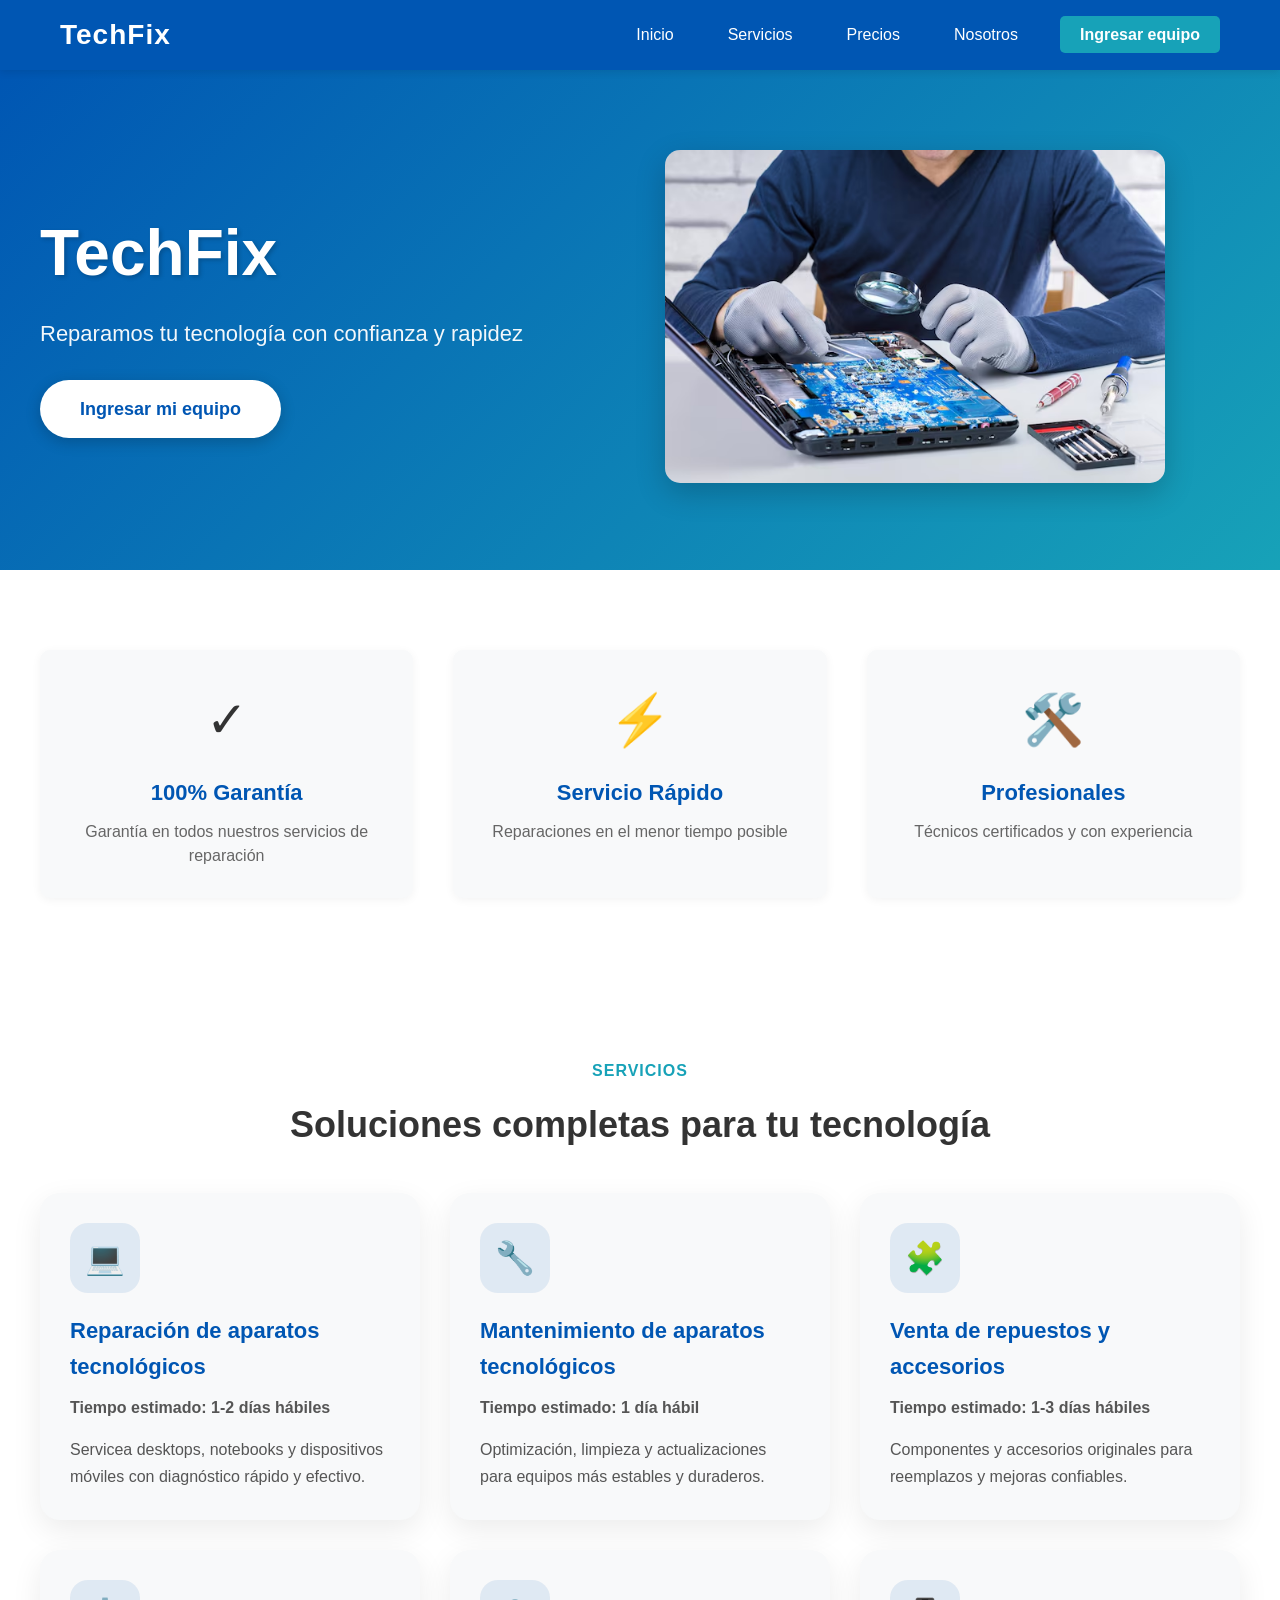
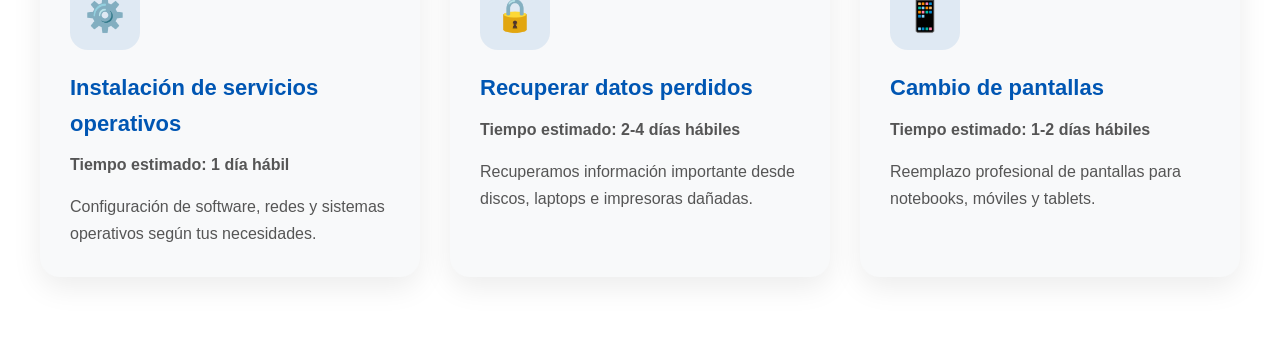
==== index.html @ d1794cea "Etapa 1: Barra de navegacion, seccion hero y servicios ofrecidos" ====
<!DOCTYPE html>
<html lang="es">
<head>
    <meta charset="UTF-8">
    <meta name="viewport" content="width=device-width, initial-scale=1.0">
    <title>TechFix - Reparación y Mantenimiento de Equipos</title>
    <link rel="stylesheet" href="style.css">
</head>
<body>
    <!-- Barra de Navegación -->
    <nav class="navbar">
        <div class="navbar-container">
            <!-- Logo/Nombre del servicio -->
            <div class="navbar-brand">
                <h1>TechFix</h1>
            </div>
            
            <!-- Enlaces de Navegación -->
            <ul class="nav-links">
                <li><a href="#inicio" class="nav-link">Inicio</a></li>
                <li><a href="#servicios" class="nav-link">Servicios</a></li>
                <li><a href="#precios" class="nav-link">Precios</a></li>
                <li><a href="#nosotros" class="nav-link">Nosotros</a></li>
                <li><a href="ingresar-equipo.html" class="nav-link ingresar-btn">Ingresar equipo</a></li>
            </ul>
        </div>
    </nav>

    <!-- Contenido Principal -->
    <main>
        <section id="inicio" class="hero">
            <div class="hero-container">
                <div class="hero-content">
                    <h1>TechFix</h1>
                    <p class="slogan">Reparamos tu tecnología con confianza y rapidez</p>
                    <a href="ingresar-equipo.html" class="btn-hero">Ingresar mi equipo</a>
                </div>
                <div class="hero-image">
                    <img src="images/reparador-computadoras-reparando-computadora-portatil-rota-laboratorio-servicio-reparacion-computadoras_106035-1407.avif" alt="Técnico reparando computadora">
                </div>
            </div>
        </section>

        <!-- Indicadores de Confianza -->
        <section class="trust-indicators">
            <div class="indicators-container">
                <div class="indicator">
                    <div class="indicator-icon">✓</div>
                    <h3>100% Garantía</h3>
                    <p>Garantía en todos nuestros servicios de reparación</p>
                </div>
                <div class="indicator">
                    <div class="indicator-icon">⚡</div>
                    <h3>Servicio Rápido</h3>
                    <p>Reparaciones en el menor tiempo posible</p>
                </div>
                <div class="indicator">
                    <div class="indicator-icon">🛠️</div>
                    <h3>Profesionales</h3>
                    <p>Técnicos certificados y con experiencia</p>
                </div>
            </div>
        </section>

        <!-- Sección de Servicios -->
        <section id="servicios" class="services-section">
            <div class="section-header">
                <p class="section-subtitle">Servicios</p>
                <h2>Soluciones completas para tu tecnología</h2>
            </div>
            <div class="services-grid">
                <article class="service-card">
                    <div class="service-icon">💻</div>
                    <h3>Reparación de aparatos tecnológicos</h3>
                    <p class="service-time">Tiempo estimado: 1-2 días hábiles</p>
                    <p>Servicea desktops, notebooks y dispositivos móviles con diagnóstico rápido y efectivo.</p>
                </article>
                <article class="service-card">
                    <div class="service-icon">🔧</div>
                    <h3>Mantenimiento de aparatos tecnológicos</h3>
                    <p class="service-time">Tiempo estimado: 1 día hábil</p>
                    <p>Optimización, limpieza y actualizaciones para equipos más estables y duraderos.</p>
                </article>
                <article class="service-card">
                    <div class="service-icon">🧩</div>
                    <h3>Venta de repuestos y accesorios</h3>
                    <p class="service-time">Tiempo estimado: 1-3 días hábiles</p>
                    <p>Componentes y accesorios originales para reemplazos y mejoras confiables.</p>
                </article>
                <article class="service-card">
                    <div class="service-icon">⚙️</div>
                    <h3>Instalación de servicios operativos</h3>
                    <p class="service-time">Tiempo estimado: 1 día hábil</p>
                    <p>Configuración de software, redes y sistemas operativos según tus necesidades.</p>
                </article>
                <article class="service-card">
                    <div class="service-icon">🔒</div>
                    <h3>Recuperar datos perdidos</h3>
                    <p class="service-time">Tiempo estimado: 2-4 días hábiles</p>
                    <p>Recuperamos información importante desde discos, laptops e impresoras dañadas.</p>
                </article>
                <article class="service-card">
                    <div class="service-icon">📱</div>
                    <h3>Cambio de pantallas</h3>
                    <p class="service-time">Tiempo estimado: 1-2 días hábiles</p>
                    <p>Reemplazo profesional de pantallas para notebooks, móviles y tablets.</p>
                </article>
            </div>
        </section>
    </main>

</body>
</html>
---- style.css ----
/* Variables CSS */
:root {
    --primary-color: #0056b3;
    --secondary-color: #17a2b8;
    --text-color: #333;
    --light-bg: #f8f9fa;
    --white: #fff;
    --shadow: 0 2px 8px rgba(0, 0, 0, 0.1);
}

/* Reset y estilos generales */
* {
    margin: 0;
    padding: 0;
    box-sizing: border-box;
}

body {
    font-family: 'Segoe UI', Tahoma, Geneva, Verdana, sans-serif;
    color: var(--text-color);
    line-height: 1.6;
    background-color: var(--light-bg);
}

/* Navbar */
.navbar {
    background-color: var(--primary-color);
    box-shadow: var(--shadow);
    position: sticky;
    top: 0;
    z-index: 1000;
}

.navbar-container {
    max-width: 1200px;
    margin: 0 auto;
    display: flex;
    justify-content: space-between;
    align-items: center;
    padding: 0 20px;
    height: 70px;
}

.navbar-brand h1 {
    color: var(--white);
    font-size: 28px;
    font-weight: bold;
    letter-spacing: 1px;
}

.nav-links {
    display: flex;
    list-style: none;
    gap: 30px;
    align-items: center;
}

.nav-link {
    color: var(--white);
    text-decoration: none;
    font-size: 16px;
    font-weight: 500;
    transition: all 0.3s ease;
    padding: 8px 12px;
    border-radius: 4px;
}

.nav-link:hover {
    background-color: rgba(255, 255, 255, 0.1);
    color: var(--secondary-color);
}

.ingresar-btn {
    background-color: var(--secondary-color);
    padding: 10px 20px;
    border-radius: 5px;
    font-weight: 600;
}

.ingresar-btn:hover {
    background-color: #138496;
    transform: translateY(-2px);
    box-shadow: 0 4px 12px rgba(23, 162, 184, 0.3);
}

/* Hero Section */
.hero {
    background: linear-gradient(135deg, var(--primary-color), var(--secondary-color));
    color: var(--white);
    padding: 60px 20px;
    min-height: 500px;
    display: flex;
    align-items: center;
    justify-content: center;
}

.hero-container {
    max-width: 1200px;
    width: 100%;
    display: flex;
    align-items: center;
    gap: 50px;
}

.hero-content {
    flex: 1;
    animation: slideInLeft 0.8s ease;
}

.hero-content h1 {
    font-size: 64px;
    margin-bottom: 15px;
    font-weight: bold;
    text-shadow: 2px 2px 4px rgba(0, 0, 0, 0.2);
}

.slogan {
    font-size: 22px;
    margin-bottom: 30px;
    line-height: 1.4;
    opacity: 0.95;
}

.btn-hero {
    display: inline-block;
    background-color: var(--white);
    color: var(--primary-color);
    padding: 15px 40px;
    border-radius: 50px;
    text-decoration: none;
    font-weight: 600;
    font-size: 18px;
    transition: all 0.3s ease;
    box-shadow: 0 4px 15px rgba(0, 0, 0, 0.2);
}

.btn-hero:hover {
    background-color: var(--secondary-color);
    color: var(--white);
    transform: translateY(-3px);
    box-shadow: 0 8px 25px rgba(0, 0, 0, 0.3);
}

.hero-image {
    flex: 1;
    animation: slideInRight 0.8s ease;
}

.hero-image img {
    width: 100%;
    height: auto;
    max-width: 500px;
    border-radius: 15px;
    box-shadow: 0 10px 30px rgba(0, 0, 0, 0.2);
}

/* Animaciones */
@keyframes slideInLeft {
    from {
        opacity: 0;
        transform: translateX(-50px);
    }
    to {
        opacity: 1;
        transform: translateX(0);
    }
}

@keyframes slideInRight {
    from {
        opacity: 0;
        transform: translateX(50px);
    }
    to {
        opacity: 1;
        transform: translateX(0);
    }
}

/* Trust Indicators */
.trust-indicators {
    background-color: var(--white);
    padding: 80px 20px;
}

.indicators-container {
    max-width: 1200px;
    margin: 0 auto;
    display: grid;
    grid-template-columns: repeat(auto-fit, minmax(280px, 1fr));
    gap: 40px;
}

.indicator {
    text-align: center;
    padding: 30px;
    border-radius: 10px;
    background-color: var(--light-bg);
    transition: all 0.3s ease;
    box-shadow: 0 2px 10px rgba(0, 0, 0, 0.05);
}

/* Servicios */
.services-section {
    background-color: var(--white);
    padding: 80px 20px;
}

.section-header {
    max-width: 1200px;
    margin: 0 auto 40px;
    text-align: center;
}

.section-subtitle {
    color: var(--secondary-color);
    font-weight: 700;
    letter-spacing: 1px;
    margin-bottom: 12px;
    text-transform: uppercase;
}

.section-header h2 {
    font-size: 36px;
    color: var(--text-color);
}

.services-grid {
    max-width: 1200px;
    margin: 0 auto;
    display: grid;
    grid-template-columns: repeat(auto-fit, minmax(280px, 1fr));
    gap: 30px;
}

.service-card {
    background-color: var(--light-bg);
    padding: 30px;
    border-radius: 20px;
    box-shadow: 0 10px 30px rgba(0, 0, 0, 0.08);
    transition: transform 0.3s ease, box-shadow 0.3s ease, background-color 0.3s ease;
}

.service-card:hover {
    transform: translateY(-10px);
    box-shadow: 0 20px 40px rgba(0, 0, 0, 0.12);
    background-color: var(--white);
}

.service-icon {
    width: 70px;
    height: 70px;
    display: flex;
    align-items: center;
    justify-content: center;
    margin-bottom: 20px;
    border-radius: 18px;
    font-size: 32px;
    background-color: rgba(0, 86, 179, 0.1);
}

.service-card h3 {
    font-size: 22px;
    margin-bottom: 10px;
    color: var(--primary-color);
}

.service-time {
    color: var(--secondary-color);
    font-size: 15px;
    font-weight: 600;
    margin-bottom: 15px;
}

.service-card p {
    color: #555;
    font-size: 16px;
    line-height: 1.7;
}
.indicator:hover {
    transform: translateY(-10px);
    box-shadow: 0 10px 30px rgba(0, 56, 179, 0.15);
    background-color: var(--white);
}

.indicator-icon {
    font-size: 50px;
    margin-bottom: 15px;
    display: block;
    animation: bounce 2s infinite;
}

.indicator:nth-child(2) .indicator-icon {
    animation-delay: 0.2s;
}

.indicator:nth-child(3) .indicator-icon {
    animation-delay: 0.4s;
}

@keyframes bounce {
    0%, 100% {
        transform: translateY(0);
    }
    50% {
        transform: translateY(-10px);
    }
}

.indicator h3 {
    font-size: 22px;
    margin-bottom: 10px;
    color: var(--primary-color);
}

.indicator p {
    color: #666;
    font-size: 16px;
    line-height: 1.5;
}

/* Responsive */
@media (max-width: 768px) {
    .navbar-container {
        flex-direction: column;
        height: auto;
        padding: 15px 20px;
    }

    .nav-links {
        flex-direction: column;
        gap: 15px;
        margin-top: 15px;
        width: 100%;
    }

    .nav-link {
        display: block;
        text-align: center;
        padding: 10px;
    }

    .hero-container {
        flex-direction: column;
        gap: 30px;
    }

    .hero-content h1 {
        font-size: 42px;
    }

    .slogan {
        font-size: 18px;
    }

    .btn-hero {
        font-size: 16px;
        padding: 12px 30px;
    }

    .indicators-container {
        grid-template-columns: 1fr;
        gap: 20px;
    }
}

@media (max-width: 480px) {
    .navbar-brand h1 {
        font-size: 24px;
    }

    .nav-link {
        font-size: 14px;
    }

    .hero {
        padding: 40px 20px;
        min-height: auto;
    }

    .hero-content h1 {
        font-size: 32px;
    }

    .slogan {
        font-size: 16px;
        margin-bottom: 20px;
    }

    .btn-hero {
        font-size: 14px;
        padding: 10px 25px;
    }

    .indicator h3 {
        font-size: 18px;
    }

    .indicator p {
        font-size: 14px;
    }

    .indicator-icon {
        font-size: 40px;
    }
}
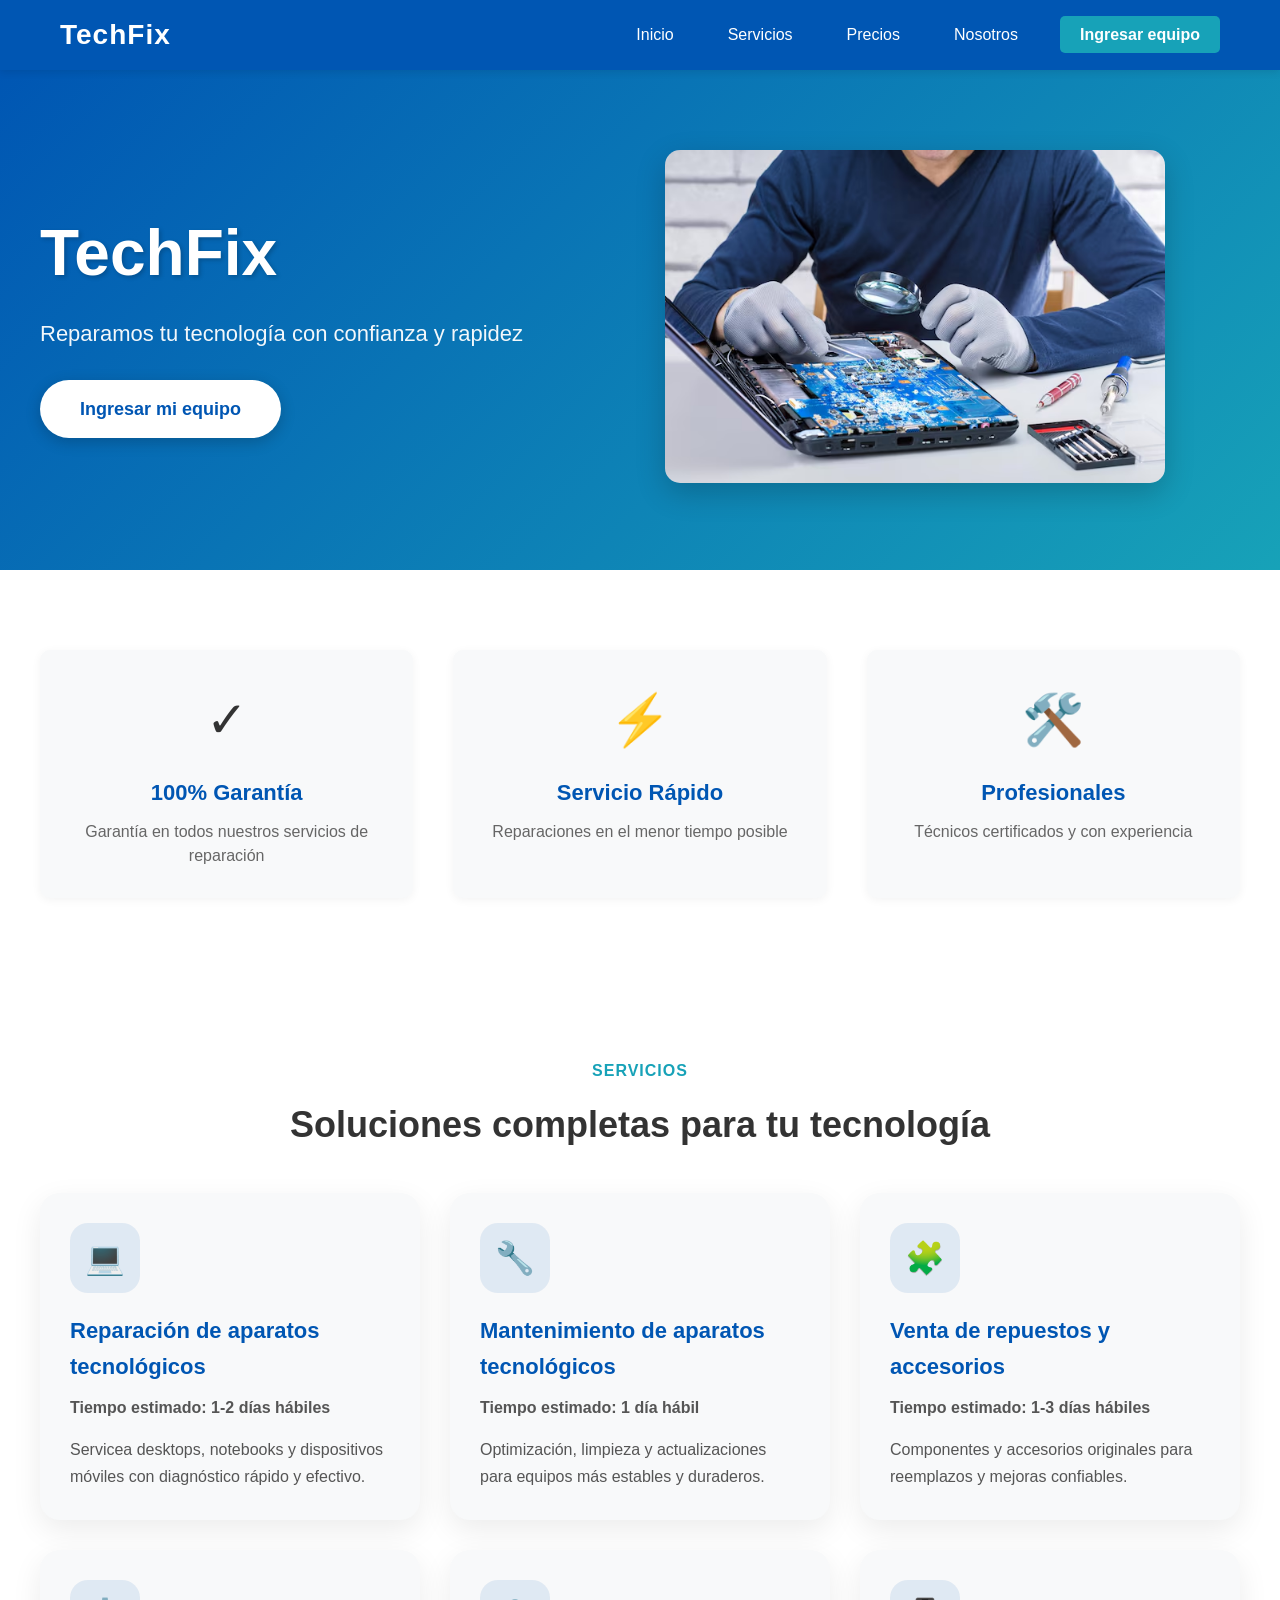
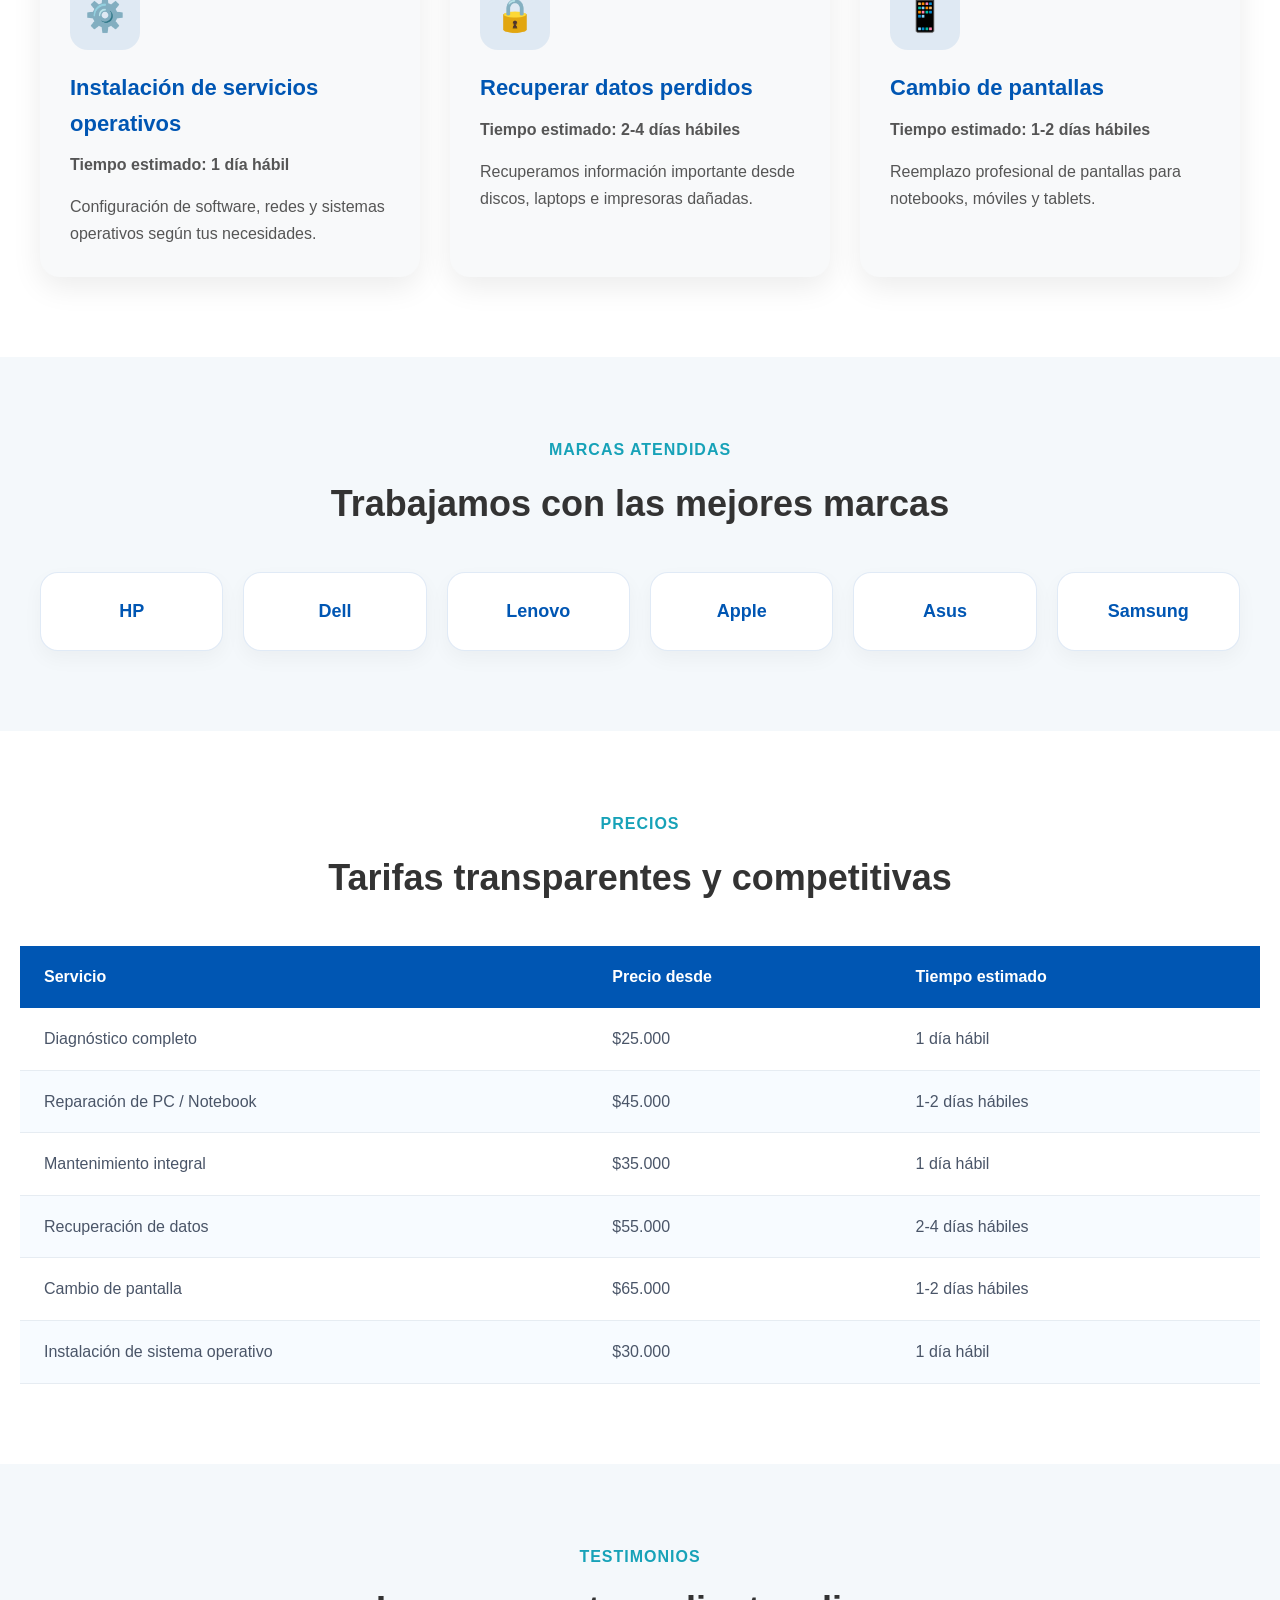
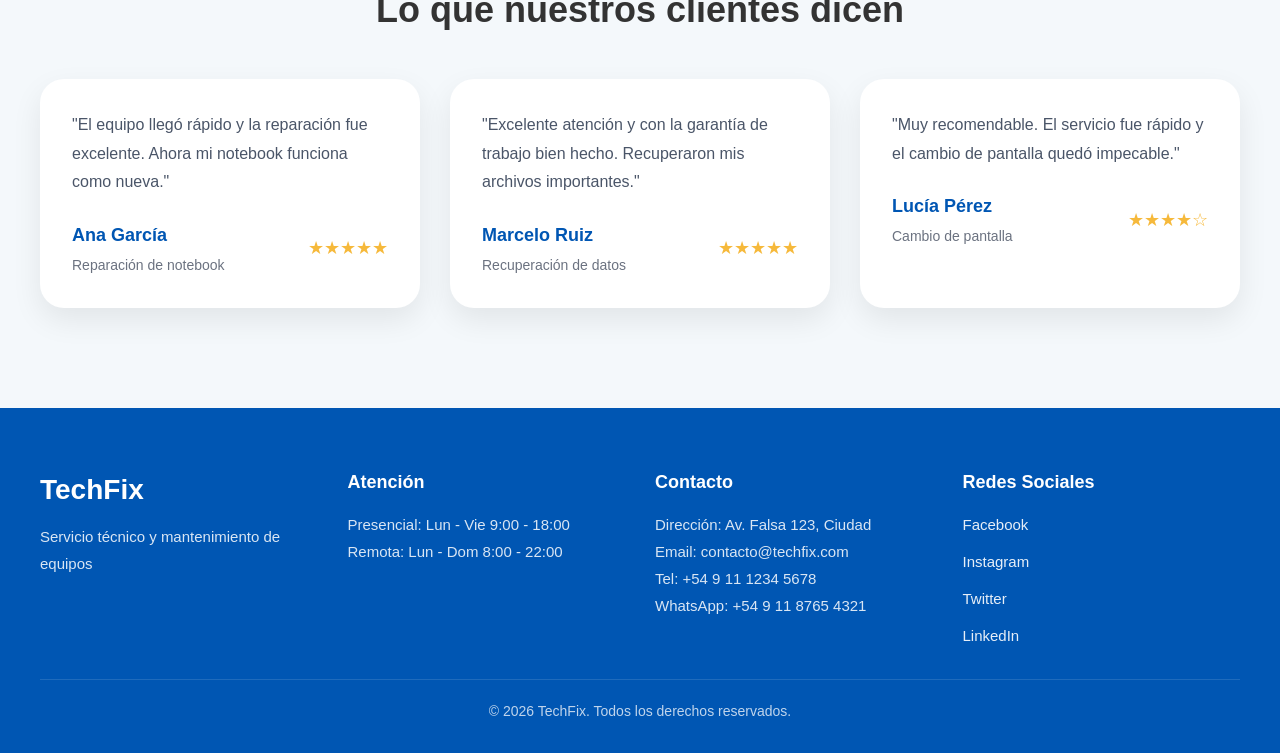
==== commit c6317ef0: "Etapa 1:  Marcas, precios, testimonios y footer" ====
--- a/index.html
+++ b/index.html
@@ -107,6 +107,147 @@
                 </article>
             </div>
         </section>
+
+        <!-- Sección de Marcas Atendidas -->
+        <section class="brands-section">
+            <div class="section-header">
+                <p class="section-subtitle">Marcas atendidas</p>
+                <h2>Trabajamos con las mejores marcas</h2>
+            </div>
+            <div class="brands-grid">
+                <div class="brand-item">HP</div>
+                <div class="brand-item">Dell</div>
+                <div class="brand-item">Lenovo</div>
+                <div class="brand-item">Apple</div>
+                <div class="brand-item">Asus</div>
+                <div class="brand-item">Samsung</div>
+            </div>
+        </section>
+
+        <!-- Sección de Precios -->
+        <section id="precios" class="pricing-section">
+            <div class="section-header">
+                <p class="section-subtitle">Precios</p>
+                <h2>Tarifas transparentes y competitivas</h2>
+            </div>
+            <div class="pricing-table-wrapper">
+                <table class="pricing-table">
+                    <thead>
+                        <tr>
+                            <th>Servicio</th>
+                            <th>Precio desde</th>
+                            <th>Tiempo estimado</th>
+                        </tr>
+                    </thead>
+                    <tbody>
+                        <tr>
+                            <td>Diagnóstico completo</td>
+                            <td>$25.000</td>
+                            <td>1 día hábil</td>
+                        </tr>
+                        <tr>
+                            <td>Reparación de PC / Notebook</td>
+                            <td>$45.000</td>
+                            <td>1-2 días hábiles</td>
+                        </tr>
+                        <tr>
+                            <td>Mantenimiento integral</td>
+                            <td>$35.000</td>
+                            <td>1 día hábil</td>
+                        </tr>
+                        <tr>
+                            <td>Recuperación de datos</td>
+                            <td>$55.000</td>
+                            <td>2-4 días hábiles</td>
+                        </tr>
+                        <tr>
+                            <td>Cambio de pantalla</td>
+                            <td>$65.000</td>
+                            <td>1-2 días hábiles</td>
+                        </tr>
+                        <tr>
+                            <td>Instalación de sistema operativo</td>
+                            <td>$30.000</td>
+                            <td>1 día hábil</td>
+                        </tr>
+                    </tbody>
+                </table>
+            </div>
+        </section>
+
+        <!-- Sección de Testimonios -->
+        <section class="testimonials-section">
+            <div class="section-header">
+                <p class="section-subtitle">Testimonios</p>
+                <h2>Lo que nuestros clientes dicen</h2>
+            </div>
+            <div class="testimonials-grid">
+                <article class="testimonial-card">
+                    <p class="testimonial-text">"El equipo llegó rápido y la reparación fue excelente. Ahora mi notebook funciona como nueva."</p>
+                    <div class="testimonial-footer">
+                        <div>
+                            <h3>Ana García</h3>
+                            <span>Reparación de notebook</span>
+                        </div>
+                        <div class="testimonial-rating">★★★★★</div>
+                    </div>
+                </article>
+                <article class="testimonial-card">
+                    <p class="testimonial-text">"Excelente atención y con la garantía de trabajo bien hecho. Recuperaron mis archivos importantes."</p>
+                    <div class="testimonial-footer">
+                        <div>
+                            <h3>Marcelo Ruiz</h3>
+                            <span>Recuperación de datos</span>
+                        </div>
+                        <div class="testimonial-rating">★★★★★</div>
+                    </div>
+                </article>
+                <article class="testimonial-card">
+                    <p class="testimonial-text">"Muy recomendable. El servicio fue rápido y el cambio de pantalla quedó impecable."</p>
+                    <div class="testimonial-footer">
+                        <div>
+                            <h3>Lucía Pérez</h3>
+                            <span>Cambio de pantalla</span>
+                        </div>
+                        <div class="testimonial-rating">★★★★☆</div>
+                    </div>
+                </article>
+            </div>
+        </section>
+
+        <!-- Footer -->
+        <footer class="site-footer">
+            <div class="footer-container">
+                <div class="footer-brand">
+                    <h2>TechFix</h2>
+                    <p>Servicio técnico y mantenimiento de equipos</p>
+                </div>
+                <div class="footer-section">
+                    <h3>Atención</h3>
+                    <p>Presencial: Lun - Vie 9:00 - 18:00</p>
+                    <p>Remota: Lun - Dom 8:00 - 22:00</p>
+                </div>
+                <div class="footer-section">
+                    <h3>Contacto</h3>
+                    <p>Dirección: Av. Falsa 123, Ciudad</p>
+                    <p>Email: contacto@techfix.com</p>
+                    <p>Tel: +54 9 11 1234 5678</p>
+                    <p>WhatsApp: +54 9 11 8765 4321</p>
+                </div>
+                <div class="footer-section footer-social">
+                    <h3>Redes Sociales</h3>
+                    <ul>
+                        <li><a href="#">Facebook</a></li>
+                        <li><a href="#">Instagram</a></li>
+                        <li><a href="#">Twitter</a></li>
+                        <li><a href="#">LinkedIn</a></li>
+                    </ul>
+                </div>
+            </div>
+            <div class="footer-bottom">
+                <p>© 2026 TechFix. Todos los derechos reservados.</p>
+            </div>
+        </footer>
     </main>
 
 </body>
--- a/style.css
+++ b/style.css
@@ -277,6 +277,138 @@
     font-size: 16px;
     line-height: 1.7;
 }
+
+/* Marcas Atendidas */
+.brands-section {
+    background-color: #f4f8fb;
+    padding: 80px 20px;
+}
+
+.brands-grid {
+    max-width: 1200px;
+    margin: 0 auto;
+    display: grid;
+    grid-template-columns: repeat(auto-fit, minmax(180px, 1fr));
+    gap: 20px;
+    align-items: center;
+}
+
+.brand-item {
+    background-color: var(--white);
+    padding: 24px 18px;
+    border-radius: 18px;
+    text-align: center;
+    font-size: 18px;
+    font-weight: 700;
+    color: var(--primary-color);
+    border: 1px solid rgba(0, 86, 179, 0.12);
+    box-shadow: 0 8px 20px rgba(0, 0, 0, 0.04);
+}
+
+/* Precios */
+.pricing-section {
+    background-color: var(--white);
+    padding: 80px 20px;
+}
+
+.pricing-table-wrapper {
+    overflow-x: auto;
+}
+
+.pricing-table {
+    width: 100%;
+    border-collapse: collapse;
+    margin: 0 auto;
+    min-width: 720px;
+    box-shadow: 0 16px 40px rgba(0, 0, 0, 0.06);
+}
+
+.pricing-table th,
+.pricing-table td {
+    padding: 18px 24px;
+    text-align: left;
+}
+
+.pricing-table thead th {
+    background-color: var(--primary-color);
+    color: var(--white);
+    font-weight: 600;
+}
+
+.pricing-table tbody tr {
+    border-bottom: 1px solid #e6ecf2;
+    background-color: var(--white);
+}
+
+.pricing-table tbody tr:nth-child(even) {
+    background-color: #f7fbff;
+}
+
+.pricing-table td {
+    color: #4a5568;
+}
+
+.pricing-table tbody tr:hover {
+    background-color: rgba(23, 162, 184, 0.12);
+}
+
+/* Testimonios */
+.testimonials-section {
+    background-color: #f4f8fb;
+    padding: 80px 20px 100px;
+}
+
+.testimonials-grid {
+    max-width: 1200px;
+    margin: 0 auto;
+    display: grid;
+    grid-template-columns: repeat(auto-fit, minmax(300px, 1fr));
+    gap: 30px;
+}
+
+.testimonial-card {
+    background-color: var(--white);
+    padding: 32px;
+    border-radius: 24px;
+    box-shadow: 0 12px 30px rgba(0, 0, 0, 0.08);
+    transition: transform 0.3s ease, box-shadow 0.3s ease;
+}
+
+.testimonial-card:hover {
+    transform: translateY(-8px);
+    box-shadow: 0 20px 40px rgba(0, 0, 0, 0.12);
+}
+
+.testimonial-text {
+    font-size: 16px;
+    color: #4a5568;
+    line-height: 1.8;
+    margin-bottom: 24px;
+}
+
+.testimonial-footer {
+    display: flex;
+    justify-content: space-between;
+    align-items: center;
+    gap: 16px;
+}
+
+.testimonial-footer h3 {
+    font-size: 18px;
+    margin-bottom: 4px;
+    color: var(--primary-color);
+}
+
+.testimonial-footer span {
+    display: block;
+    color: #6b7280;
+    font-size: 14px;
+}
+
+.testimonial-rating {
+    font-size: 18px;
+    color: #f6b93b;
+}
 .indicator:hover {
     transform: translateY(-10px);
     box-shadow: 0 10px 30px rgba(0, 56, 179, 0.15);
@@ -404,3 +536,65 @@
         font-size: 40px;
     }
 }
+
+/* Footer */
+.site-footer {
+    background-color: var(--primary-color);
+    color: var(--white);
+    padding: 60px 20px 30px;
+}
+
+.footer-container {
+    max-width: 1200px;
+    margin: 0 auto;
+    display: grid;
+    grid-template-columns: repeat(auto-fit, minmax(220px, 1fr));
+    gap: 30px;
+    border-bottom: 1px solid rgba(255, 255, 255, 0.12);
+    padding-bottom: 30px;
+}
+
+.footer-brand h2 {
+    font-size: 28px;
+    margin-bottom: 10px;
+}
+
+.footer-brand p,
+.footer-section p,
+.footer-section a {
+    color: rgba(255, 255, 255, 0.85);
+    font-size: 15px;
+    line-height: 1.8;
+}
+
+.footer-section h3 {
+    color: var(--white);
+    margin-bottom: 14px;
+    font-size: 18px;
+}
+
+.footer-social ul {
+    list-style: none;
+    padding: 0;
+    display: grid;
+    gap: 10px;
+}
+
+.footer-social a {
+    color: rgba(255, 255, 255, 0.9);
+    text-decoration: none;
+    transition: color 0.3s ease;
+}
+
+.footer-social a:hover {
+    color: var(--secondary-color);
+}
+
+.footer-bottom {
+    max-width: 1200px;
+    margin: 0 auto;
+    padding-top: 20px;
+    text-align: center;
+    color: rgba(255, 255, 255, 0.75);
+    font-size: 14px;
+}
